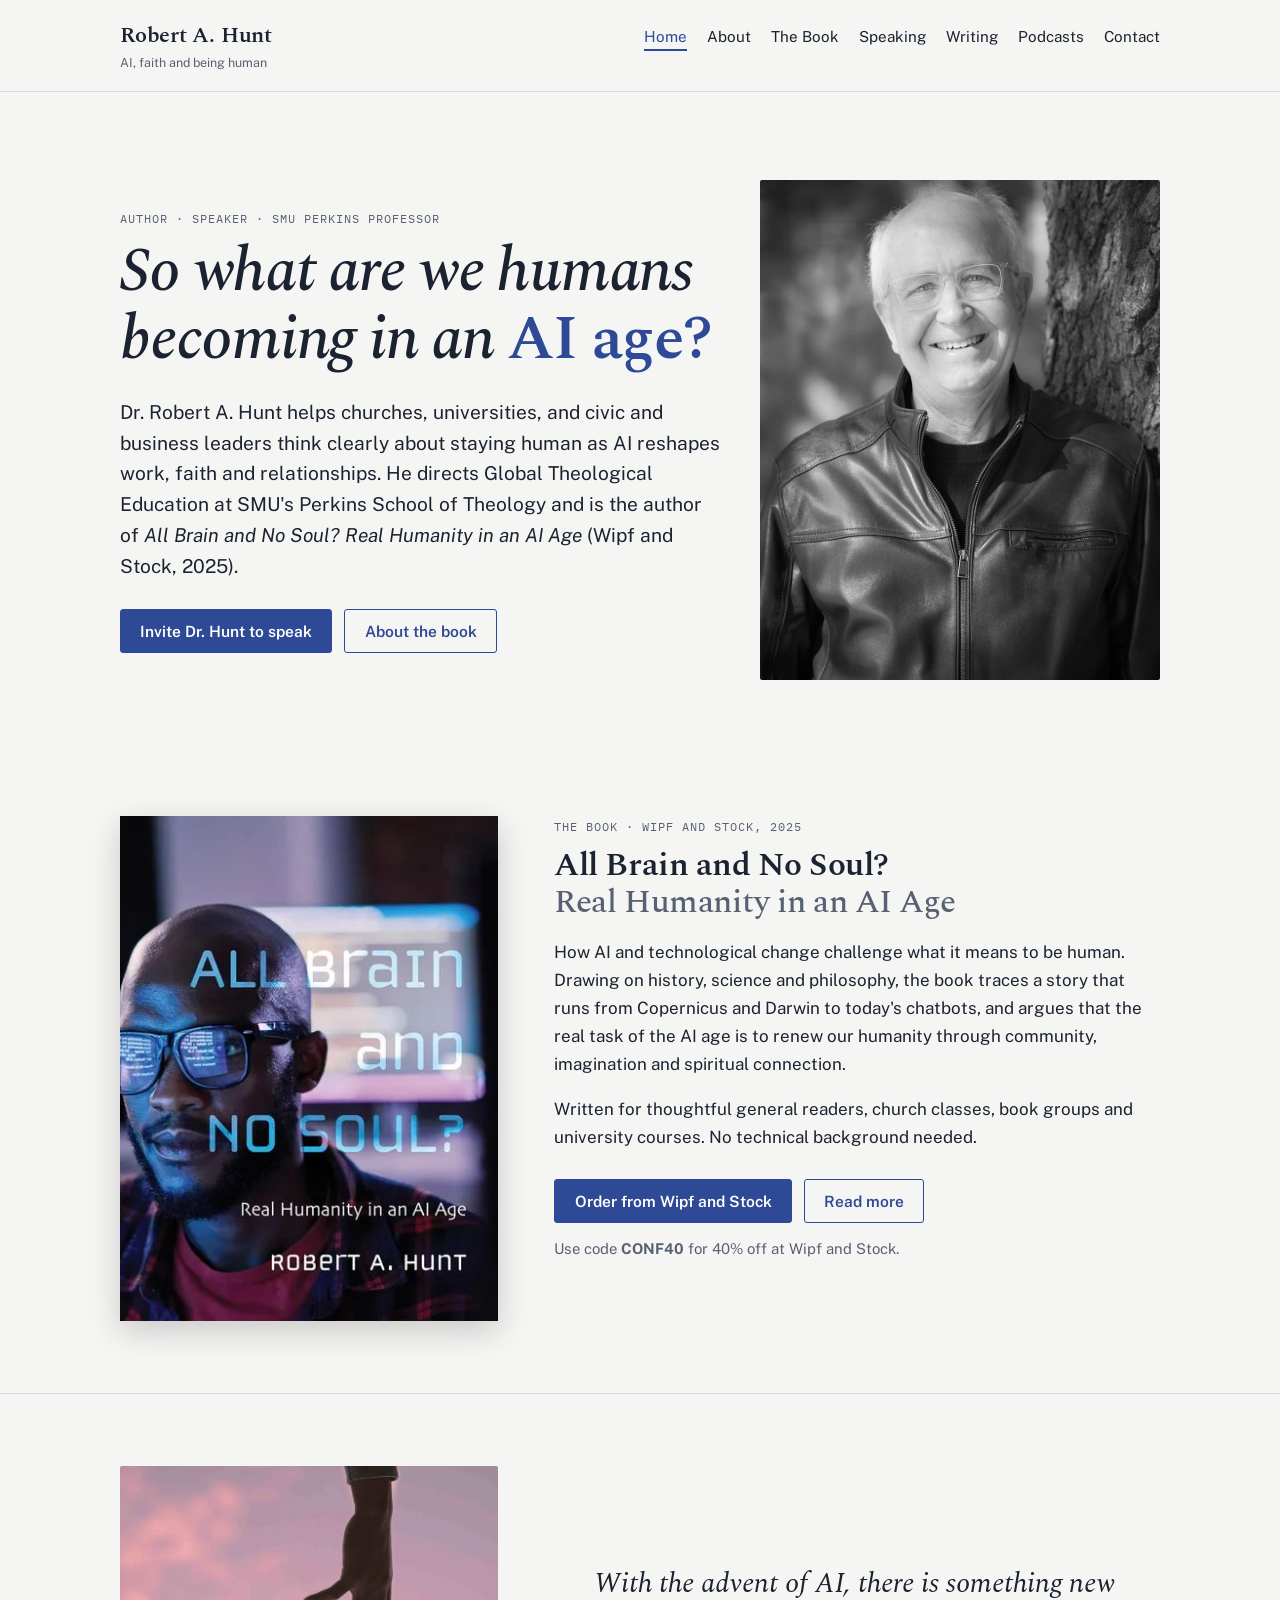
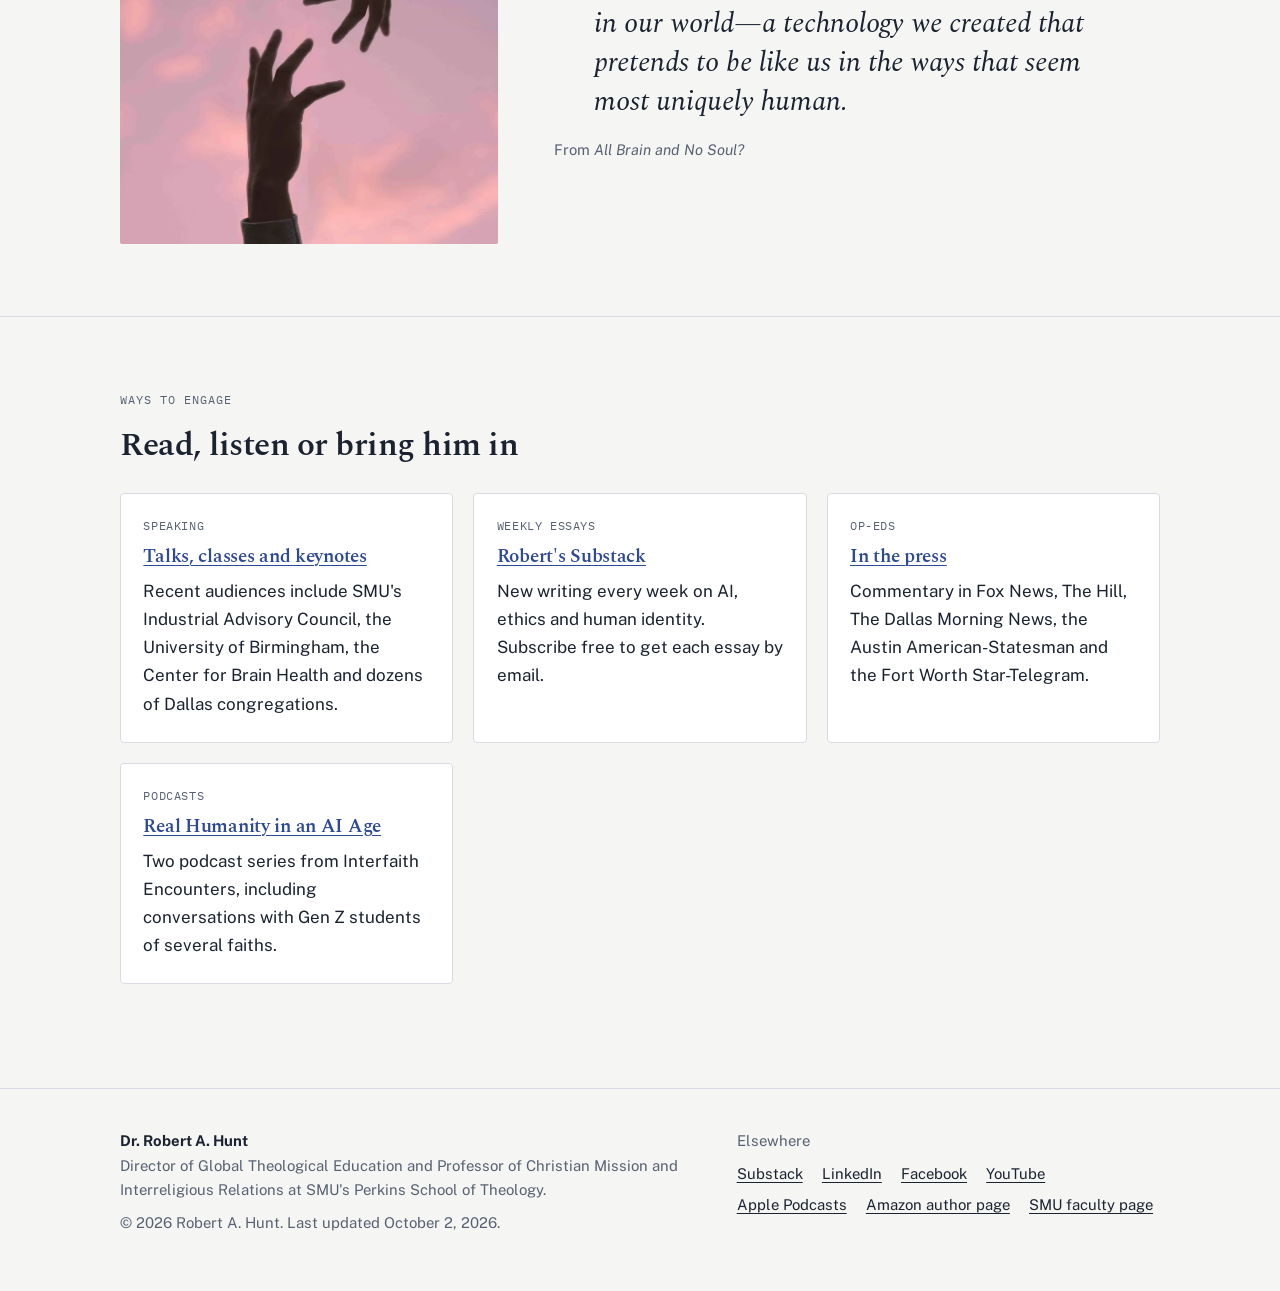
==== docs/index.html @ cb552611 "Rebuild robertahunt.com as a static site Seven pages with structured data, speaking request path, FA" ====
<!doctype html>
<html lang="en">
<head>
<meta charset="utf-8">
<meta name="viewport" content="width=device-width, initial-scale=1, viewport-fit=cover">
<title>Dr. Robert A. Hunt | AI, Faith &amp; Being Human | SMU</title>
<meta name="description" content="Dr. Robert A. Hunt, SMU Perkins professor and author of All Brain and No Soul?, speaks and writes on AI, faith and what it means to be human.">
<link rel="canonical" href="https://robertahunt.com/">
<meta property="og:type" content="website">
<meta property="og:site_name" content="Robert A. Hunt">
<meta property="og:title" content="Dr. Robert A. Hunt | AI, Faith &amp; Being Human | SMU">
<meta property="og:description" content="Dr. Robert A. Hunt, SMU Perkins professor and author of All Brain and No Soul?, speaks and writes on AI, faith and what it means to be human.">
<meta property="og:url" content="https://robertahunt.com/">
<meta property="og:image" content="https://robertahunt.com/images/headshot.jpg">
<meta name="twitter:card" content="summary">
<link rel="preconnect" href="https://fonts.googleapis.com">
<link rel="preconnect" href="https://fonts.gstatic.com" crossorigin>
<link rel="stylesheet" href="https://fonts.googleapis.com/css2?family=IBM+Plex+Mono:wght@400;500&family=Public+Sans:wght@400;600&family=Spectral:ital,wght@0,500;0,600;1,500&display=swap">
<link rel="stylesheet" href="style.css">
<script type="application/ld+json">
{
  "@context": "https://schema.org",
  "@graph": [
    {
      "@type": "Person",
      "@id": "https://robertahunt.com/#person",
      "name": "Robert A. Hunt",
      "honorificPrefix": "Dr.",
      "url": "https://robertahunt.com/",
      "image": "https://robertahunt.com/images/headshot.jpg",
      "jobTitle": [
        "Director of Global Theological Education",
        "Professor of Christian Mission and Interreligious Relations"
      ],
      "description": "Author, speaker and SMU professor writing on artificial intelligence, faith and what it means to be human.",
      "worksFor": {
        "@type": "CollegeOrUniversity",
        "name": "Southern Methodist University, Perkins School of Theology",
        "url": "https://www.smu.edu/perkins"
      },
      "alumniOf": [
        {
          "@type": "CollegeOrUniversity",
          "name": "University of Malaya"
        },
        {
          "@type": "CollegeOrUniversity",
          "name": "Southern Methodist University"
        },
        {
          "@type": "CollegeOrUniversity",
          "name": "The University of Texas at Austin"
        }
      ],
      "knowsAbout": [
        "Artificial intelligence and ethics",
        "Theological anthropology",
        "Christian-Muslim relations",
        "Interreligious dialogue",
        "AI in higher education",
        "Christian mission"
      ],
      "sameAs": [
        "https://robertahunt.substack.com/",
        "https://www.linkedin.com/in/robert-hunt-778aaa10/",
        "https://www.facebook.com/RealHumanity.AIAge",
        "https://www.youtube.com/@InterfaithEncounters",
        "https://podcasts.apple.com/us/podcast/interfaith-encounters/id1509237395",
        "https://www.amazon.com/stores/author/B084D1RTHB",
        "https://www.smu.edu/perkins/facultyacademics/facultylistinga-z/hunt"
      ]
    },
    {
      "@type": "Book",
      "@id": "https://robertahunt.com/the-book#book",
      "name": "All Brain and No Soul?",
      "alternateName": "All Brain and No Soul? Real Humanity in an AI Age",
      "author": {
        "@id": "https://robertahunt.com/#person"
      },
      "publisher": {
        "@type": "Organization",
        "name": "Wipf and Stock Publishers"
      },
      "datePublished": "2025-02-24",
      "numberOfPages": 214,
      "isbn": "9798385235223",
      "inLanguage": "en",
      "url": "https://robertahunt.com/the-book",
      "image": "https://robertahunt.com/images/book-cover.jpg",
      "workExample": [
        {
          "@type": "Book",
          "bookFormat": "https://schema.org/Paperback"
        },
        {
          "@type": "Book",
          "bookFormat": "https://schema.org/Hardcover"
        },
        {
          "@type": "Book",
          "bookFormat": "https://schema.org/EBook"
        },
        {
          "@type": "Book",
          "bookFormat": "https://schema.org/AudiobookFormat",
          "readBy": {
            "@id": "https://robertahunt.com/#person"
          }
        }
      ],
      "offers": {
        "@type": "Offer",
        "url": "https://wipfandstock.com/9798385235223/all-brain-and-no-soul/",
        "availability": "https://schema.org/InStock"
      }
    },
    {
      "@type": "WebSite",
      "@id": "https://robertahunt.com/#website",
      "url": "https://robertahunt.com/",
      "name": "Robert A. Hunt",
      "publisher": {
        "@id": "https://robertahunt.com/#person"
      },
      "inLanguage": "en"
    }
  ]
}
</script>
</head>
<body>
<a class="skip" href="#main">Skip to content</a>
<header class="site-header">
  <div class="wrap">
    <a class="brand" href="/">Robert A. Hunt<small>AI, faith and being human</small></a>
    <nav class="site-nav" aria-label="Main"><ul><li><a href="/" aria-current="page">Home</a></li><li><a href="/about">About</a></li><li><a href="/the-book">The Book</a></li><li><a href="/speaking-and-media">Speaking</a></li><li><a href="/blog">Writing</a></li><li><a href="/real-humanity-ai-podcasts">Podcasts</a></li><li><a href="/contact">Contact</a></li></ul></nav>
  </div>
</header>
<main id="main">

<div class="wrap">
  <section class="hero" aria-labelledby="hero-q">
    <div>
      <p class="eyebrow">Author &middot; Speaker &middot; SMU Perkins professor</p>
      <h1 id="hero-q" class="hero-question">So what are we humans becoming in an <span>AI age?</span></h1>
      <p class="lede">Dr. Robert A. Hunt helps churches, universities, and civic and business leaders think clearly about staying human as AI reshapes work, faith and relationships. He directs Global Theological Education at SMU's Perkins School of Theology and is the author of <cite>All Brain and No Soul? Real Humanity in an AI Age</cite> (Wipf and Stock, 2025).</p>
      <div class="hero-actions">
        <a class="btn btn-primary" href="/speaking-and-media#invite">Invite Dr. Hunt to speak</a>
        <a class="btn btn-ghost" href="/the-book">About the book</a>
      </div>
    </div>
    <figure class="portrait"><img src="images/headshot.jpg" alt="Black-and-white portrait of Robert A. Hunt smiling, in a leather jacket, leaning against a tree" width="900" height="1350" decoding="async"></figure>
  </section>
</div>

<section class="section">
  <div class="wrap split">
    <figure class="cover"><img src="images/book-cover.jpg" alt="Cover of All Brain and No Soul? Real Humanity in an AI Age by Robert A. Hunt" width="388" height="517" loading="lazy" decoding="async"></figure>
    <div>
      <p class="eyebrow">The book &middot; Wipf and Stock, 2025</p>
      <h2>All Brain and No Soul? <span class="muted" style="font-weight:500">Real Humanity in an AI Age</span></h2>
      <div class="prose" style="margin-top:1rem">
        <p>How AI and technological change challenge what it means to be human. Drawing on history, science and philosophy, the book traces a story that runs from Copernicus and Darwin to today's chatbots, and argues that the real task of the AI age is to renew our humanity through community, imagination and spiritual connection.</p>
        <p>Written for thoughtful general readers, church classes, book groups and university courses. No technical background needed.</p>
      </div>
      <div class="hero-actions">
        <a class="btn btn-primary" href="https://wipfandstock.com/9798385235223/all-brain-and-no-soul/">Order from Wipf and Stock</a>
        <a class="btn btn-ghost" href="/the-book">Read more</a>
      </div>
      <p class="muted" style="margin-top:0.9rem;font-size:0.93rem">Use code <strong>CONF40</strong> for 40% off at Wipf and Stock.</p>
    </div>
  </div>
</section>

<section class="section">
  <div class="wrap split" style="align-items:center">
    <figure class="photo square"><img src="images/hands.jpg" alt="Two hands reaching toward each other against a pink evening sky" width="900" height="899" loading="lazy" decoding="async"></figure>
    <figure class="quote">
      <blockquote><p>With the advent of AI, there is something new in our world&mdash;a technology we created that pretends to be like us in the ways that seem most uniquely human.</p></blockquote>
      <footer>From <cite>All Brain and No Soul?</cite></footer>
    </figure>
  </div>
</section>

<section class="section">
  <div class="wrap">
    <div class="section-head">
      <p class="eyebrow">Ways to engage</p>
      <h2>Read, listen or bring him in</h2>
    </div>
    <div class="grid">
      <article class="card">
        <p class="meta">Speaking</p>
        <h3><a href="/speaking-and-media">Talks, classes and keynotes</a></h3>
        <p>Recent audiences include SMU's Industrial Advisory Council, the University of Birmingham, the Center for Brain Health and dozens of Dallas congregations.</p>
      </article>
      <article class="card">
        <p class="meta">Weekly essays</p>
        <h3><a href="https://robertahunt.substack.com/">Robert's Substack</a></h3>
        <p>New writing every week on AI, ethics and human identity. Subscribe free to get each essay by email.</p>
      </article>
      <article class="card">
        <p class="meta">Op-eds</p>
        <h3><a href="/blog#op-eds">In the press</a></h3>
        <p>Commentary in Fox News, The Hill, The Dallas Morning News, the Austin American-Statesman and the Fort Worth Star-Telegram.</p>
      </article>
      <article class="card">
        <p class="meta">Podcasts</p>
        <h3><a href="/real-humanity-ai-podcasts">Real Humanity in an AI Age</a></h3>
        <p>Two podcast series from Interfaith Encounters, including conversations with Gen Z students of several faiths.</p>
      </article>
    </div>
  </div>
</section>

</main>
<footer class="site-footer">
  <div class="wrap">
    <div>
      <p><strong style="color:var(--fg)">Dr. Robert A. Hunt</strong><br>Director of Global Theological Education and Professor of Christian Mission and Interreligious Relations at SMU's Perkins School of Theology.</p>
      <p>&copy; 2026 Robert A. Hunt. Last updated <time datetime="2026-10-02">October 2, 2026</time>.</p>
    </div>
    <div>
      <p>Elsewhere</p>
      <ul><li><a href="https://robertahunt.substack.com/" rel="me">Substack</a></li><li><a href="https://www.linkedin.com/in/robert-hunt-778aaa10/" rel="me">LinkedIn</a></li><li><a href="https://www.facebook.com/RealHumanity.AIAge" rel="me">Facebook</a></li><li><a href="https://www.youtube.com/@InterfaithEncounters" rel="me">YouTube</a></li><li><a href="https://podcasts.apple.com/us/podcast/interfaith-encounters/id1509237395" rel="me">Apple Podcasts</a></li><li><a href="https://www.amazon.com/stores/author/B084D1RTHB" rel="me">Amazon author page</a></li><li><a href="https://www.smu.edu/perkins/facultyacademics/facultylistinga-z/hunt" rel="me">SMU faculty page</a></li></ul>
    </div>
  </div>
</footer>
<script>
document.querySelectorAll("form[data-endpoint]").forEach(function (f) {
  f.addEventListener("submit", function (e) {
    if (!f.dataset.endpoint) {
      e.preventDefault();
      var n = f.querySelector(".form-note");
      if (n) { n.hidden = false; n.textContent = "This form isn't connected yet. It will start delivering messages when the new site goes live."; }
    }
  });
});
</script>
</body>
</html>
---- docs/style.css ----
/* Layout: one reading column (~68ch) with a wider band for lists and cards; quiet header, generous vertical rhythm. */
:root {
  --bg: #f5f6f4;
  --surface: #ffffff;
  --fg: #1b2230;
  --muted: #586172;
  --rule: #d8dce2;
  --accent: #2e4a96;
  --accent-ink: #ffffff;
  --accent-soft: #e6ebf6;
  --display: "Spectral", "Iowan Old Style", Georgia, serif;
  --body: "Public Sans", "Segoe UI", system-ui, -apple-system, sans-serif;
  --mono: "IBM Plex Mono", ui-monospace, "SF Mono", Menlo, monospace;
  --measure: 68ch;
  --wide: 1080px;
}
@media (prefers-color-scheme: dark) {
  :root:not([data-theme="light"]) {
    --bg: #11151d; --surface: #181d27; --fg: #e6e8ed; --muted: #a3abba;
    --rule: #2b3240; --accent: #9fb3ef; --accent-ink: #11151d; --accent-soft: #1f2840;
    color-scheme: dark;
  }
}
:root[data-theme="dark"] {
  --bg: #11151d; --surface: #181d27; --fg: #e6e8ed; --muted: #a3abba;
  --rule: #2b3240; --accent: #9fb3ef; --accent-ink: #11151d; --accent-soft: #1f2840;
  color-scheme: dark;
}

*, *::before, *::after { box-sizing: border-box; }
html { -webkit-text-size-adjust: 100%; }
body {
  margin: 0; background: var(--bg); color: var(--fg);
  font-family: var(--body); font-size: 1.0625rem; line-height: 1.65;
}
img { max-width: 100%; height: auto; display: block; }
a { color: var(--accent); text-underline-offset: 0.18em; text-decoration-thickness: 1px; }
a:hover { text-decoration-thickness: 2px; }
:focus-visible { outline: 3px solid var(--accent); outline-offset: 3px; border-radius: 2px; }

.skip { position: absolute; left: -999px; top: 0; background: var(--accent); color: var(--accent-ink); padding: 0.5rem 1rem; z-index: 10; }
.skip:focus { left: 1rem; top: 1rem; }

.wrap { max-width: var(--wide); margin-inline: auto; padding-inline: 1.25rem; }
.prose { max-width: var(--measure); }
.prose > * + * { margin-top: 1em; }
.prose p { margin-block: 0; }
.prose p + p { margin-top: 1em; }

/* Header */
.site-header { border-bottom: 1px solid var(--rule); background: var(--bg); }
.site-header .wrap { display: flex; flex-wrap: wrap; align-items: baseline; justify-content: space-between; gap: 0.5rem 2rem; padding-block: 1.1rem; }
.brand { font-family: var(--display); font-size: 1.35rem; font-weight: 600; color: var(--fg); text-decoration: none; letter-spacing: -0.01em; }
.brand small { display: block; font-family: var(--body); font-size: 0.78rem; font-weight: 400; color: var(--muted); letter-spacing: 0; }
.site-nav ul { list-style: none; margin: 0; padding: 0; display: flex; flex-wrap: wrap; gap: 0.25rem 1.25rem; }
.site-nav a { color: var(--fg); text-decoration: none; font-size: 0.95rem; padding-block: 0.25rem; border-bottom: 2px solid transparent; }
.site-nav a:hover { border-bottom-color: var(--rule); }
.site-nav a[aria-current="page"] { border-bottom-color: var(--accent); color: var(--accent); }

/* Type */
h1, h2, h3 { font-family: var(--display); font-weight: 600; line-height: 1.15; letter-spacing: -0.015em; text-wrap: balance; margin: 0; }
h1 { font-size: clamp(2.1rem, 5vw, 3.2rem); }
h2 { font-size: clamp(1.55rem, 3.2vw, 2.05rem); }
h3 { font-size: 1.25rem; }
.eyebrow { font-family: var(--mono); font-size: 0.78rem; letter-spacing: 0.08em; text-transform: uppercase; color: var(--muted); margin: 0 0 0.6rem; }
.lede { font-size: 1.2rem; line-height: 1.6; color: var(--fg); max-width: var(--measure); }
.muted { color: var(--muted); }

main { display: block; }
.section { padding-block: clamp(2.5rem, 6vw, 4.5rem); }
.section + .section { border-top: 1px solid var(--rule); }
.section-head { display: grid; gap: 0.5rem; margin-bottom: 1.75rem; max-width: var(--measure); }

/* Page head */
.page-head { padding-block: clamp(2.5rem, 6vw, 4rem) clamp(1.5rem, 4vw, 2.5rem); }
.page-head .lede { margin-top: 1rem; }

/* Home hero */
.hero { padding-block: clamp(3rem, 8vw, 5.5rem) clamp(2.5rem, 6vw, 4rem); display: grid; gap: 2.5rem; grid-template-columns: minmax(0, 1.5fr) minmax(0, 1fr); align-items: center; }
.hero-question { font-family: var(--display); font-weight: 500; font-style: italic; font-size: clamp(2.2rem, 5.6vw, 3.9rem); line-height: 1.08; letter-spacing: -0.02em; margin: 0 0 1.5rem; text-wrap: balance; }
.hero-question span { color: var(--accent); font-style: normal; font-weight: 600; }
.hero .lede { margin: 0; }
.hero-actions { display: flex; flex-wrap: wrap; gap: 0.75rem; margin-top: 1.75rem; }
@media (max-width: 760px) { .hero { grid-template-columns: 1fr; } }

/* Buttons */
.btn { display: inline-block; padding: 0.72rem 1.2rem; border-radius: 3px; font-weight: 600; font-size: 0.97rem; text-decoration: none; border: 1.5px solid var(--accent); line-height: 1.2; }
.btn-primary { background: var(--accent); color: var(--accent-ink); }
.btn-primary:hover { filter: brightness(1.08); }
.btn-ghost { color: var(--accent); background: transparent; }
.btn-ghost:hover { background: var(--accent-soft); }

/* Figures and placeholders */
.portrait, .cover { margin: 0; }
.portrait img { border-radius: 2px; aspect-ratio: 4 / 5; object-fit: cover; width: 100%; }
.cover img { aspect-ratio: 2 / 3; object-fit: cover; width: 100%; box-shadow: 0 10px 30px rgba(0,0,0,0.18); }
.placeholder { display: grid; place-items: center; text-align: center; padding: 1.5rem; border: 1.5px dashed var(--rule); color: var(--muted); background: var(--surface); font-family: var(--mono); font-size: 0.8rem; letter-spacing: 0.04em; width: 100%; max-width: 100%; }
.portrait .placeholder { aspect-ratio: 4 / 5; }
.cover .placeholder { aspect-ratio: 2 / 3; }
.wide-ph { aspect-ratio: 3 / 2; }

/* Two-column split */
.split { display: grid; grid-template-columns: minmax(0, 1fr) minmax(0, 1.6fr); gap: clamp(1.5rem, 5vw, 3.5rem); align-items: start; }
.split > * { min-width: 0; }
@media (max-width: 760px) { .split { grid-template-columns: 1fr; } .split .cover, .split .portrait { max-width: 300px; } }

/* Facts list (book details) */
.facts { display: grid; grid-template-columns: max-content minmax(0, 1fr); gap: 0.4rem 1.25rem; margin: 1.5rem 0 0; font-size: 0.95rem; }
.facts dt { font-family: var(--mono); font-size: 0.78rem; letter-spacing: 0.06em; text-transform: uppercase; color: var(--muted); padding-top: 0.18rem; }
.facts dd { margin: 0; font-variant-numeric: tabular-nums; }

/* Pull quote */
.quote { margin: 0; padding: 0; max-width: 46rem; }
.quote p { font-family: var(--display); font-size: clamp(1.35rem, 2.8vw, 1.75rem); line-height: 1.4; font-style: italic; margin: 0; text-wrap: pretty; }
.quote footer { margin-top: 0.9rem; font-size: 0.92rem; color: var(--muted); }

/* Card grid */
.grid { display: grid; gap: 1.25rem; grid-template-columns: repeat(auto-fit, minmax(min(100%, 280px), 1fr)); }
.card { background: var(--surface); border: 1px solid var(--rule); border-radius: 4px; padding: 1.4rem 1.4rem 1.5rem; display: flex; flex-direction: column; gap: 0.6rem; min-width: 0; }
.card h3 { font-size: 1.18rem; }
.card p { margin: 0; }
.card .meta { font-family: var(--mono); font-size: 0.76rem; letter-spacing: 0.05em; text-transform: uppercase; color: var(--muted); }

/* Dated list (events, op-eds) */
.dated { list-style: none; margin: 0; padding: 0; display: grid; }
.dated li { display: grid; grid-template-columns: 9.5rem minmax(0, 1fr); gap: 0.25rem 1.5rem; padding-block: 1.1rem; border-top: 1px solid var(--rule); }
.dated li:last-child { border-bottom: 1px solid var(--rule); }
.dated time, .dated .when { font-family: var(--mono); font-size: 0.82rem; color: var(--muted); padding-top: 0.2rem; font-variant-numeric: tabular-nums; }
.dated h3 { font-size: 1.1rem; font-family: var(--body); font-weight: 600; letter-spacing: 0; line-height: 1.35; }
.dated p { margin: 0.25rem 0 0; color: var(--muted); font-size: 0.97rem; }
@media (max-width: 560px) { .dated li { grid-template-columns: 1fr; } }

/* FAQ */
.faq { display: grid; gap: 0; max-width: var(--measure); }
.faq details { border-top: 1px solid var(--rule); padding-block: 0.4rem; }
.faq details:last-child { border-bottom: 1px solid var(--rule); }
.faq summary { cursor: pointer; font-weight: 600; padding-block: 0.7rem; list-style: none; display: flex; justify-content: space-between; gap: 1rem; }
.faq summary::-webkit-details-marker { display: none; }
.faq summary::after { content: "+"; font-family: var(--mono); color: var(--accent); font-size: 1.2rem; line-height: 1; }
.faq details[open] summary::after { content: "\2212"; }
.faq details > div { padding-bottom: 1rem; }
.faq details > div p { margin: 0 0 0.8em; }

/* Episode list */
.episodes { margin: 0; padding-left: 1.6rem; display: grid; gap: 0.45rem; }
.episodes li::marker { font-family: var(--mono); color: var(--muted); font-size: 0.85rem; }

/* Chapters */
.chapters { list-style: none; counter-reset: ch; margin: 0; padding: 0; display: grid; gap: 0.5rem; grid-template-columns: repeat(auto-fit, minmax(min(100%, 240px), 1fr)); }
.chapters li { counter-increment: ch; display: flex; gap: 0.8rem; align-items: baseline; padding: 0.7rem 0; border-top: 1px solid var(--rule); }
.chapters li::before { content: counter(ch); font-family: var(--mono); font-size: 0.8rem; color: var(--accent); min-width: 1.2rem; }

/* Form */
.form { display: grid; gap: 1.1rem; max-width: 40rem; }
.form .row { display: grid; gap: 1.1rem; grid-template-columns: repeat(auto-fit, minmax(min(100%, 220px), 1fr)); }
.field { display: grid; gap: 0.35rem; min-width: 0; }
.field label { font-weight: 600; font-size: 0.93rem; }
.field .hint { font-size: 0.85rem; color: var(--muted); }
input, select, textarea { font: inherit; color: var(--fg); background: var(--surface); border: 1px solid var(--rule); border-radius: 3px; padding: 0.65rem 0.75rem; width: 100%; }
input:focus, select:focus, textarea:focus { outline: 2px solid var(--accent); outline-offset: 0; border-color: var(--accent); }
textarea { min-height: 8rem; resize: vertical; }
.form button { justify-self: start; cursor: pointer; font: inherit; font-weight: 600; }
.form-note { font-size: 0.92rem; padding: 0.8rem 1rem; background: var(--accent-soft); border-radius: 3px; }

/* Band (callout row) */
.band { background: var(--accent-soft); border-radius: 4px; padding: clamp(1.5rem, 4vw, 2.25rem); display: flex; flex-wrap: wrap; align-items: center; justify-content: space-between; gap: 1.25rem; }
.band > div { min-width: 0; max-width: 40rem; }
.band h2 { font-size: 1.5rem; }
.band p { margin: 0.4rem 0 0; }

.tags { display: flex; flex-wrap: wrap; gap: 0.5rem; list-style: none; margin: 0; padding: 0; }
.tags li { font-size: 0.88rem; padding: 0.3rem 0.7rem; border: 1px solid var(--rule); border-radius: 999px; background: var(--surface); }

/* Footer */
.site-footer { border-top: 1px solid var(--rule); margin-top: 2rem; padding-block: 2.5rem 3rem; font-size: 0.93rem; color: var(--muted); }
.site-footer .wrap { display: grid; gap: 1.5rem; grid-template-columns: minmax(0, 1.4fr) minmax(0, 1fr); }
.site-footer ul { list-style: none; margin: 0; padding: 0; display: flex; flex-wrap: wrap; gap: 0.4rem 1.2rem; }
.site-footer a { color: var(--fg); }
.site-footer p { margin: 0 0 0.5rem; }
@media (max-width: 680px) { .site-footer .wrap { grid-template-columns: 1fr; } }

.preview-banner { background: var(--fg); color: var(--bg); font-size: 0.85rem; padding: 0.55rem 1.25rem; text-align: center; }

@media (prefers-reduced-motion: reduce) { * { transition: none !important; animation: none !important; } }

/* Photos */
.cover img { aspect-ratio: auto; }
.photo { margin: 0; }
.photo img { width: 100%; border-radius: 2px; }
.photo.square img { aspect-ratio: 1 / 1; object-fit: cover; }
.photo.wide { margin-top: 2rem; }
.photo.banner { max-width: 600px; margin-bottom: 1.75rem; }
.thumb { margin: 0 0 0.4rem; width: 96px; }
.thumb img { width: 96px; height: auto; box-shadow: 0 4px 14px rgba(0,0,0,0.16); }
.split .photo.square { max-width: 420px; }
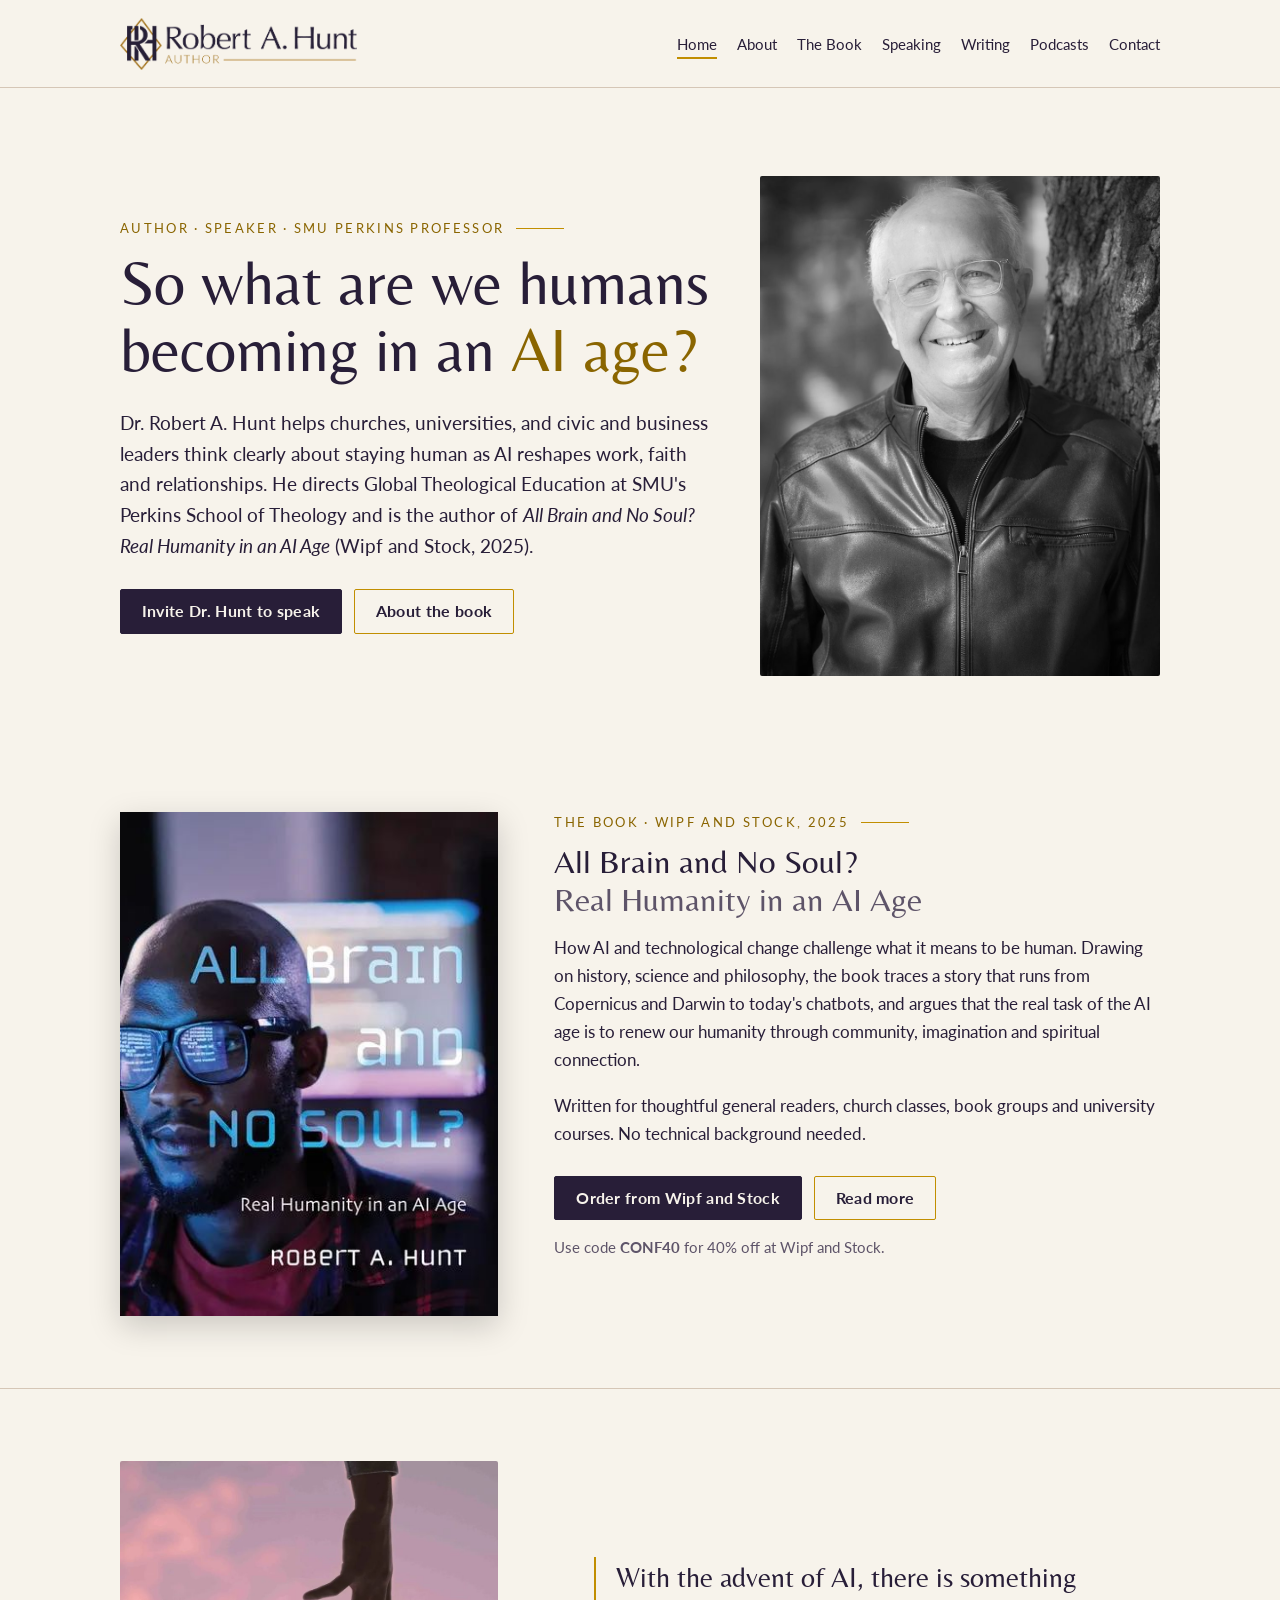
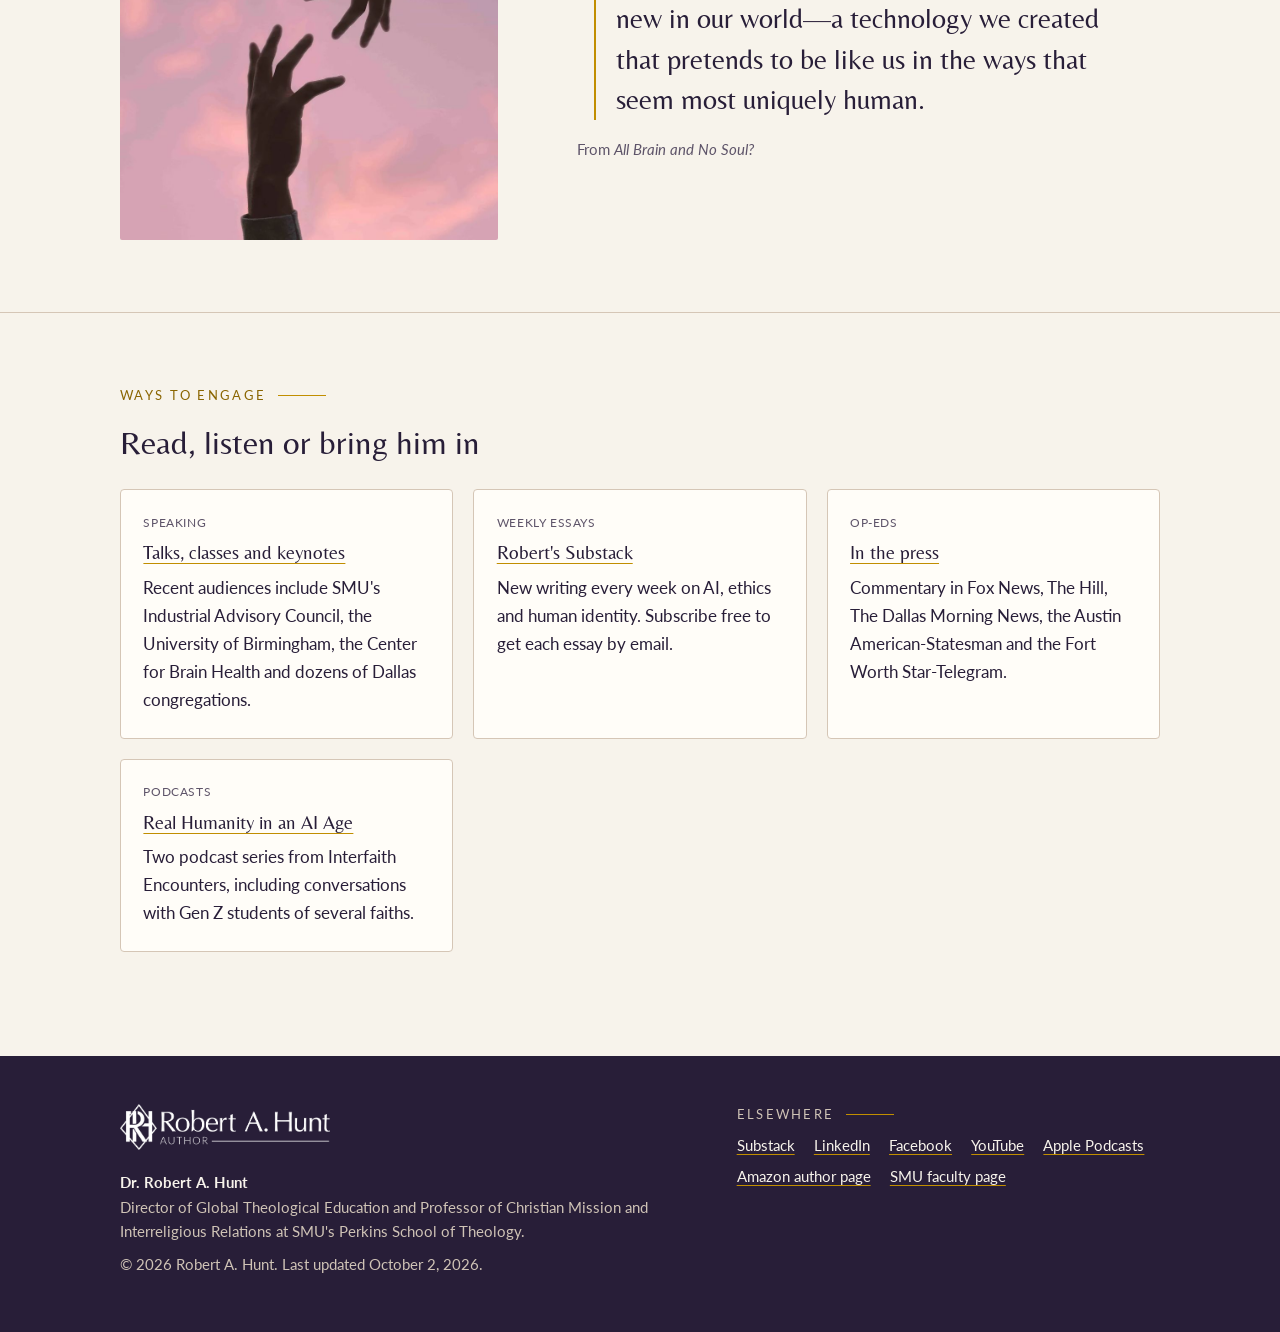
==== commit f10a27a5: "Apply Robert A. Hunt brand guide: plum, gold, taupe, cream; logos and favicon Co-Authored-By: Claude" ====
--- a/docs/index.html
+++ b/docs/index.html
@@ -15,8 +15,11 @@
 <meta name="twitter:card" content="summary">
 <link rel="preconnect" href="https://fonts.googleapis.com">
 <link rel="preconnect" href="https://fonts.gstatic.com" crossorigin>
-<link rel="stylesheet" href="https://fonts.googleapis.com/css2?family=IBM+Plex+Mono:wght@400;500&family=Public+Sans:wght@400;600&family=Spectral:ital,wght@0,500;0,600;1,500&display=swap">
+<link rel="stylesheet" href="https://fonts.googleapis.com/css2?family=Belleza&family=Lato:ital,wght@0,400;0,700;1,400&display=swap">
 <link rel="stylesheet" href="style.css">
+<link rel="icon" type="image/png" sizes="32x32" href="images/favicon-32.png">
+<link rel="apple-touch-icon" href="images/apple-touch-icon.png">
+<meta name="theme-color" content="#281e38">
 <script type="application/ld+json">
 {
   "@context": "https://schema.org",
@@ -133,8 +136,8 @@
 <a class="skip" href="#main">Skip to content</a>
 <header class="site-header">
   <div class="wrap">
-    <a class="brand" href="/">Robert A. Hunt<small>AI, faith and being human</small></a>
-    <nav class="site-nav" aria-label="Main"><ul><li><a href="/" aria-current="page">Home</a></li><li><a href="/about">About</a></li><li><a href="/the-book">The Book</a></li><li><a href="/speaking-and-media">Speaking</a></li><li><a href="/blog">Writing</a></li><li><a href="/real-humanity-ai-podcasts">Podcasts</a></li><li><a href="/contact">Contact</a></li></ul></nav>
+    <a class="brand" href="./"><img class="logo-light" src="images/logo-horizontal.png" alt="Robert A. Hunt, Author" width="274" height="60"><img class="logo-dark" src="images/logo-horizontal-white.png" alt="Robert A. Hunt, Author" width="274" height="60"></a>
+    <nav class="site-nav" aria-label="Main"><ul><li><a href="./" aria-current="page">Home</a></li><li><a href="about">About</a></li><li><a href="the-book">The Book</a></li><li><a href="speaking-and-media">Speaking</a></li><li><a href="blog">Writing</a></li><li><a href="real-humanity-ai-podcasts">Podcasts</a></li><li><a href="contact">Contact</a></li></ul></nav>
   </div>
 </header>
 <main id="main">
@@ -146,8 +149,8 @@
       <h1 id="hero-q" class="hero-question">So what are we humans becoming in an <span>AI age?</span></h1>
       <p class="lede">Dr. Robert A. Hunt helps churches, universities, and civic and business leaders think clearly about staying human as AI reshapes work, faith and relationships. He directs Global Theological Education at SMU's Perkins School of Theology and is the author of <cite>All Brain and No Soul? Real Humanity in an AI Age</cite> (Wipf and Stock, 2025).</p>
       <div class="hero-actions">
-        <a class="btn btn-primary" href="/speaking-and-media#invite">Invite Dr. Hunt to speak</a>
-        <a class="btn btn-ghost" href="/the-book">About the book</a>
+        <a class="btn btn-primary" href="speaking-and-media#invite">Invite Dr. Hunt to speak</a>
+        <a class="btn btn-ghost" href="the-book">About the book</a>
       </div>
     </div>
     <figure class="portrait"><img src="images/headshot.jpg" alt="Black-and-white portrait of Robert A. Hunt smiling, in a leather jacket, leaning against a tree" width="900" height="1350" decoding="async"></figure>
@@ -166,7 +169,7 @@
       </div>
       <div class="hero-actions">
         <a class="btn btn-primary" href="https://wipfandstock.com/9798385235223/all-brain-and-no-soul/">Order from Wipf and Stock</a>
-        <a class="btn btn-ghost" href="/the-book">Read more</a>
+        <a class="btn btn-ghost" href="the-book">Read more</a>
       </div>
       <p class="muted" style="margin-top:0.9rem;font-size:0.93rem">Use code <strong>CONF40</strong> for 40% off at Wipf and Stock.</p>
     </div>
@@ -192,7 +195,7 @@
     <div class="grid">
       <article class="card">
         <p class="meta">Speaking</p>
-        <h3><a href="/speaking-and-media">Talks, classes and keynotes</a></h3>
+        <h3><a href="speaking-and-media">Talks, classes and keynotes</a></h3>
         <p>Recent audiences include SMU's Industrial Advisory Council, the University of Birmingham, the Center for Brain Health and dozens of Dallas congregations.</p>
       </article>
       <article class="card">
@@ -202,12 +205,12 @@
       </article>
       <article class="card">
         <p class="meta">Op-eds</p>
-        <h3><a href="/blog#op-eds">In the press</a></h3>
+        <h3><a href="blog#op-eds">In the press</a></h3>
         <p>Commentary in Fox News, The Hill, The Dallas Morning News, the Austin American-Statesman and the Fort Worth Star-Telegram.</p>
       </article>
       <article class="card">
         <p class="meta">Podcasts</p>
-        <h3><a href="/real-humanity-ai-podcasts">Real Humanity in an AI Age</a></h3>
+        <h3><a href="real-humanity-ai-podcasts">Real Humanity in an AI Age</a></h3>
         <p>Two podcast series from Interfaith Encounters, including conversations with Gen Z students of several faiths.</p>
       </article>
     </div>
@@ -218,11 +221,12 @@
 <footer class="site-footer">
   <div class="wrap">
     <div>
-      <p><strong style="color:var(--fg)">Dr. Robert A. Hunt</strong><br>Director of Global Theological Education and Professor of Christian Mission and Interreligious Relations at SMU's Perkins School of Theology.</p>
+      <img class="footer-logo" src="images/logo-horizontal-white.png" alt="Robert A. Hunt, Author" width="274" height="60">
+      <p><strong>Dr. Robert A. Hunt</strong><br>Director of Global Theological Education and Professor of Christian Mission and Interreligious Relations at SMU's Perkins School of Theology.</p>
       <p>&copy; 2026 Robert A. Hunt. Last updated <time datetime="2026-10-02">October 2, 2026</time>.</p>
     </div>
     <div>
-      <p>Elsewhere</p>
+      <p class="eyebrow" style="color:var(--footer-muted)">Elsewhere</p>
       <ul><li><a href="https://robertahunt.substack.com/" rel="me">Substack</a></li><li><a href="https://www.linkedin.com/in/robert-hunt-778aaa10/" rel="me">LinkedIn</a></li><li><a href="https://www.facebook.com/RealHumanity.AIAge" rel="me">Facebook</a></li><li><a href="https://www.youtube.com/@InterfaithEncounters" rel="me">YouTube</a></li><li><a href="https://podcasts.apple.com/us/podcast/interfaith-encounters/id1509237395" rel="me">Apple Podcasts</a></li><li><a href="https://www.amazon.com/stores/author/B084D1RTHB" rel="me">Amazon author page</a></li><li><a href="https://www.smu.edu/perkins/facultyacademics/facultylistinga-z/hunt" rel="me">SMU faculty page</a></li></ul>
     </div>
   </div>
--- a/docs/style.css
+++ b/docs/style.css
@@ -1,29 +1,40 @@
-/* Layout: one reading column (~68ch) with a wider band for lists and cards; quiet header, generous vertical rhythm. */
+/* Layout: one reading column (~68ch) with a wider band for lists and cards. Colors and type follow the Robert A. Hunt brand guide: plum, gold, taupe, cream. */
 :root {
-  --bg: #f5f6f4;
-  --surface: #ffffff;
-  --fg: #1b2230;
-  --muted: #586172;
-  --rule: #d8dce2;
-  --accent: #2e4a96;
-  --accent-ink: #ffffff;
-  --accent-soft: #e6ebf6;
-  --display: "Spectral", "Iowan Old Style", Georgia, serif;
-  --body: "Public Sans", "Segoe UI", system-ui, -apple-system, sans-serif;
-  --mono: "IBM Plex Mono", ui-monospace, "SF Mono", Menlo, monospace;
+  --plum: #281e38;
+  --gold: #c18e00;
+  --taupe: #d5c6b6;
+  --cream: #f7f3eb;
+  --bg: var(--cream);
+  --surface: #fffdf8;
+  --fg: var(--plum);
+  --muted: #5e5469;
+  --rule: var(--taupe);
+  --accent: var(--plum);
+  --accent-ink: var(--cream);
+  --accent-soft: #eee6da;
+  --link: var(--plum);
+  --gold-text: #8a6500;
+  --footer-bg: var(--plum);
+  --footer-fg: var(--cream);
+  --footer-muted: #cfc3b6;
+  --display: "Belleza", Optima, Candara, "Segoe UI", sans-serif;
+  --body: "Lato", "Segoe UI", system-ui, -apple-system, sans-serif;
+  --mono: "Lato", "Segoe UI", system-ui, sans-serif;
   --measure: 68ch;
   --wide: 1080px;
 }
 @media (prefers-color-scheme: dark) {
   :root:not([data-theme="light"]) {
-    --bg: #11151d; --surface: #181d27; --fg: #e6e8ed; --muted: #a3abba;
-    --rule: #2b3240; --accent: #9fb3ef; --accent-ink: #11151d; --accent-soft: #1f2840;
+    --bg: var(--plum); --surface: #33284a; --fg: var(--cream); --muted: #cbbfb2;
+    --rule: #4b3f60; --accent: var(--gold); --accent-ink: var(--plum); --accent-soft: #352a4c;
+    --link: #e2b847; --gold-text: #e2b847; --footer-bg: #1d1529; --footer-fg: var(--cream); --footer-muted: #b9ad9f;
     color-scheme: dark;
   }
 }
 :root[data-theme="dark"] {
-  --bg: #11151d; --surface: #181d27; --fg: #e6e8ed; --muted: #a3abba;
-  --rule: #2b3240; --accent: #9fb3ef; --accent-ink: #11151d; --accent-soft: #1f2840;
+  --bg: var(--plum); --surface: #33284a; --fg: var(--cream); --muted: #cbbfb2;
+  --rule: #4b3f60; --accent: var(--gold); --accent-ink: var(--plum); --accent-soft: #352a4c;
+  --link: #e2b847; --gold-text: #e2b847; --footer-bg: #1d1529; --footer-fg: var(--cream); --footer-muted: #b9ad9f;
   color-scheme: dark;
 }
 
@@ -34,7 +45,7 @@
   font-family: var(--body); font-size: 1.0625rem; line-height: 1.65;
 }
 img { max-width: 100%; height: auto; display: block; }
-a { color: var(--accent); text-underline-offset: 0.18em; text-decoration-thickness: 1px; }
+a { color: var(--link); text-decoration-color: var(--gold); text-underline-offset: 0.2em; text-decoration-thickness: 1px; }
 a:hover { text-decoration-thickness: 2px; }
 :focus-visible { outline: 3px solid var(--accent); outline-offset: 3px; border-radius: 2px; }
 
@@ -49,20 +60,26 @@
 
 /* Header */
 .site-header { border-bottom: 1px solid var(--rule); background: var(--bg); }
-.site-header .wrap { display: flex; flex-wrap: wrap; align-items: baseline; justify-content: space-between; gap: 0.5rem 2rem; padding-block: 1.1rem; }
-.brand { font-family: var(--display); font-size: 1.35rem; font-weight: 600; color: var(--fg); text-decoration: none; letter-spacing: -0.01em; }
-.brand small { display: block; font-family: var(--body); font-size: 0.78rem; font-weight: 400; color: var(--muted); letter-spacing: 0; }
+.site-header .wrap { display: flex; flex-wrap: wrap; align-items: center; justify-content: space-between; gap: 0.5rem 2rem; padding-block: 1.1rem; }
+.brand { display: block; line-height: 0; }
+.brand img { height: 52px; width: auto; }
+.brand .logo-dark { display: none; }
+@media (prefers-color-scheme: dark) { :root:not([data-theme="light"]) .brand .logo-light { display: none; } :root:not([data-theme="light"]) .brand .logo-dark { display: block; } }
+:root[data-theme="dark"] .brand .logo-light { display: none; }
+:root[data-theme="dark"] .brand .logo-dark { display: block; }
+@media (max-width: 480px) { .brand img { height: 42px; } }
 .site-nav ul { list-style: none; margin: 0; padding: 0; display: flex; flex-wrap: wrap; gap: 0.25rem 1.25rem; }
 .site-nav a { color: var(--fg); text-decoration: none; font-size: 0.95rem; padding-block: 0.25rem; border-bottom: 2px solid transparent; }
 .site-nav a:hover { border-bottom-color: var(--rule); }
-.site-nav a[aria-current="page"] { border-bottom-color: var(--accent); color: var(--accent); }
+.site-nav a[aria-current="page"] { border-bottom-color: var(--gold); }
 
 /* Type */
-h1, h2, h3 { font-family: var(--display); font-weight: 600; line-height: 1.15; letter-spacing: -0.015em; text-wrap: balance; margin: 0; }
+h1, h2, h3 { font-family: var(--display); font-weight: 400; line-height: 1.15; letter-spacing: 0; text-wrap: balance; margin: 0; }
 h1 { font-size: clamp(2.1rem, 5vw, 3.2rem); }
 h2 { font-size: clamp(1.55rem, 3.2vw, 2.05rem); }
 h3 { font-size: 1.25rem; }
-.eyebrow { font-family: var(--mono); font-size: 0.78rem; letter-spacing: 0.08em; text-transform: uppercase; color: var(--muted); margin: 0 0 0.6rem; }
+.eyebrow { font-family: var(--body); font-weight: 400; font-size: 0.8rem; letter-spacing: 0.18em; text-transform: uppercase; color: var(--gold-text); margin: 0 0 0.6rem; display: flex; align-items: center; gap: 0.75rem; }
+.eyebrow::after { content: ""; height: 1px; width: 3rem; background: var(--gold); }
 .lede { font-size: 1.2rem; line-height: 1.6; color: var(--fg); max-width: var(--measure); }
 .muted { color: var(--muted); }
 
@@ -77,17 +94,17 @@
 
 /* Home hero */
 .hero { padding-block: clamp(3rem, 8vw, 5.5rem) clamp(2.5rem, 6vw, 4rem); display: grid; gap: 2.5rem; grid-template-columns: minmax(0, 1.5fr) minmax(0, 1fr); align-items: center; }
-.hero-question { font-family: var(--display); font-weight: 500; font-style: italic; font-size: clamp(2.2rem, 5.6vw, 3.9rem); line-height: 1.08; letter-spacing: -0.02em; margin: 0 0 1.5rem; text-wrap: balance; }
-.hero-question span { color: var(--accent); font-style: normal; font-weight: 600; }
+.hero-question { font-family: var(--display); font-weight: 400; font-style: normal; font-size: clamp(2.2rem, 5.6vw, 3.9rem); line-height: 1.08; letter-spacing: 0; margin: 0 0 1.5rem; text-wrap: balance; }
+.hero-question span { color: var(--gold-text); }
 .hero .lede { margin: 0; }
 .hero-actions { display: flex; flex-wrap: wrap; gap: 0.75rem; margin-top: 1.75rem; }
 @media (max-width: 760px) { .hero { grid-template-columns: 1fr; } }
 
 /* Buttons */
-.btn { display: inline-block; padding: 0.72rem 1.2rem; border-radius: 3px; font-weight: 600; font-size: 0.97rem; text-decoration: none; border: 1.5px solid var(--accent); line-height: 1.2; }
+.btn { display: inline-block; padding: 0.75rem 1.3rem; border-radius: 2px; font-weight: 700; letter-spacing: 0.02em; font-size: 0.97rem; text-decoration: none; border: 1.5px solid var(--accent); line-height: 1.2; }
 .btn-primary { background: var(--accent); color: var(--accent-ink); }
 .btn-primary:hover { filter: brightness(1.08); }
-.btn-ghost { color: var(--accent); background: transparent; }
+.btn-ghost { color: var(--fg); background: transparent; border-color: var(--gold); }
 .btn-ghost:hover { background: var(--accent-soft); }
 
 /* Figures and placeholders */
@@ -111,8 +128,8 @@
 
 /* Pull quote */
 .quote { margin: 0; padding: 0; max-width: 46rem; }
-.quote p { font-family: var(--display); font-size: clamp(1.35rem, 2.8vw, 1.75rem); line-height: 1.4; font-style: italic; margin: 0; text-wrap: pretty; }
-.quote footer { margin-top: 0.9rem; font-size: 0.92rem; color: var(--muted); }
+.quote p { font-family: var(--display); font-size: clamp(1.35rem, 2.8vw, 1.75rem); line-height: 1.45; font-style: normal; border-left: 2px solid var(--gold); padding-left: 1.25rem; margin: 0; text-wrap: pretty; }
+.quote footer { padding-left: 1.4rem; margin-top: 0.9rem; font-size: 0.92rem; color: var(--muted); }
 
 /* Card grid */
 .grid { display: grid; gap: 1.25rem; grid-template-columns: repeat(auto-fit, minmax(min(100%, 280px), 1fr)); }
@@ -126,7 +143,7 @@
 .dated li { display: grid; grid-template-columns: 9.5rem minmax(0, 1fr); gap: 0.25rem 1.5rem; padding-block: 1.1rem; border-top: 1px solid var(--rule); }
 .dated li:last-child { border-bottom: 1px solid var(--rule); }
 .dated time, .dated .when { font-family: var(--mono); font-size: 0.82rem; color: var(--muted); padding-top: 0.2rem; font-variant-numeric: tabular-nums; }
-.dated h3 { font-size: 1.1rem; font-family: var(--body); font-weight: 600; letter-spacing: 0; line-height: 1.35; }
+.dated h3 { font-size: 1.1rem; font-family: var(--body); font-weight: 700; letter-spacing: 0; line-height: 1.35; }
 .dated p { margin: 0.25rem 0 0; color: var(--muted); font-size: 0.97rem; }
 @media (max-width: 560px) { .dated li { grid-template-columns: 1fr; } }
 
@@ -172,10 +189,12 @@
 .tags li { font-size: 0.88rem; padding: 0.3rem 0.7rem; border: 1px solid var(--rule); border-radius: 999px; background: var(--surface); }
 
 /* Footer */
-.site-footer { border-top: 1px solid var(--rule); margin-top: 2rem; padding-block: 2.5rem 3rem; font-size: 0.93rem; color: var(--muted); }
+.site-footer { background: var(--footer-bg); color: var(--footer-muted); margin-top: 2rem; padding-block: 3rem; font-size: 0.93rem; }
+.footer-logo { height: 46px; width: auto; margin-bottom: 1.25rem; }
 .site-footer .wrap { display: grid; gap: 1.5rem; grid-template-columns: minmax(0, 1.4fr) minmax(0, 1fr); }
 .site-footer ul { list-style: none; margin: 0; padding: 0; display: flex; flex-wrap: wrap; gap: 0.4rem 1.2rem; }
-.site-footer a { color: var(--fg); }
+.site-footer a { color: var(--footer-fg); }
+.site-footer strong { color: var(--footer-fg); }
 .site-footer p { margin: 0 0 0.5rem; }
 @media (max-width: 680px) { .site-footer .wrap { grid-template-columns: 1fr; } }
 
